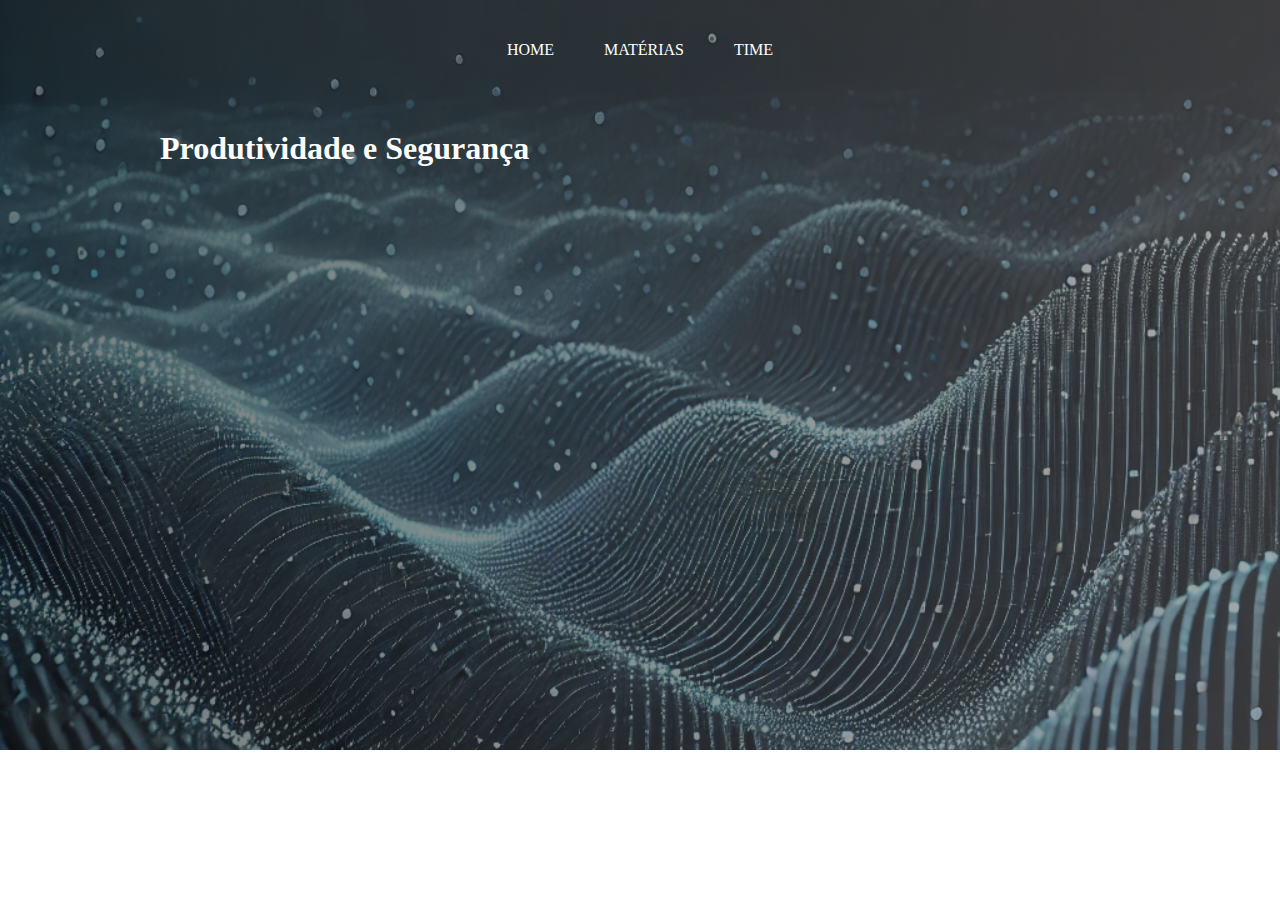
==== index.html @ 127b0f76 "isso ai" ====
<!DOCTYPE html>
<html lang="en">

<head>
    <meta charset="UTF-8">
    <meta name="viewport" content="width=device-width, initial-scale=1.0">
    <title>Produtividade e segurança</title>
    <link rel="stylesheet" href="style.css">
</head>

<body>
    <div id="big-img">
        <div id="blur">
            <header>
                <nav>
                    <a href="#home">Home</a>
                    <a href="#materias">Matérias</a>
                    <a href="#time">Time</a>
                </nav>
            </header>
            <section id="home">
                <h1>Produtividade e Segurança</h1>
                <h3></h3>
            </section>
        </div>
    </div>
    <section id="materias">

    </section>
    <section id="time">

    </section>
</body>

</html>
---- style.css ----
*{
    margin: 0;
    padding: 0;
}

header{
    max-height: 100px;
    width: 100%;
}

header nav{
    height: 100px;
    display: flex;
    gap: 50px;
    justify-content: center;
    align-items: center;
}

header nav a{
    text-decoration: none;
    color: white;
    text-transform: uppercase;
}

#big-img{
    height: 750px;
    background-repeat: no-repeat;
    background-size: cover;
    background-position-y: -100px;
    background-image: url(img/imagem.png);
}

#blur{
    height: 100%;
    width: 100%;
    background-image: linear-gradient(to right, rgba(0, 0, 0, 0.5) , rgba(86, 86, 86, 0.5));
}

#home{
    margin: 30px 160px;
    color: white;
}
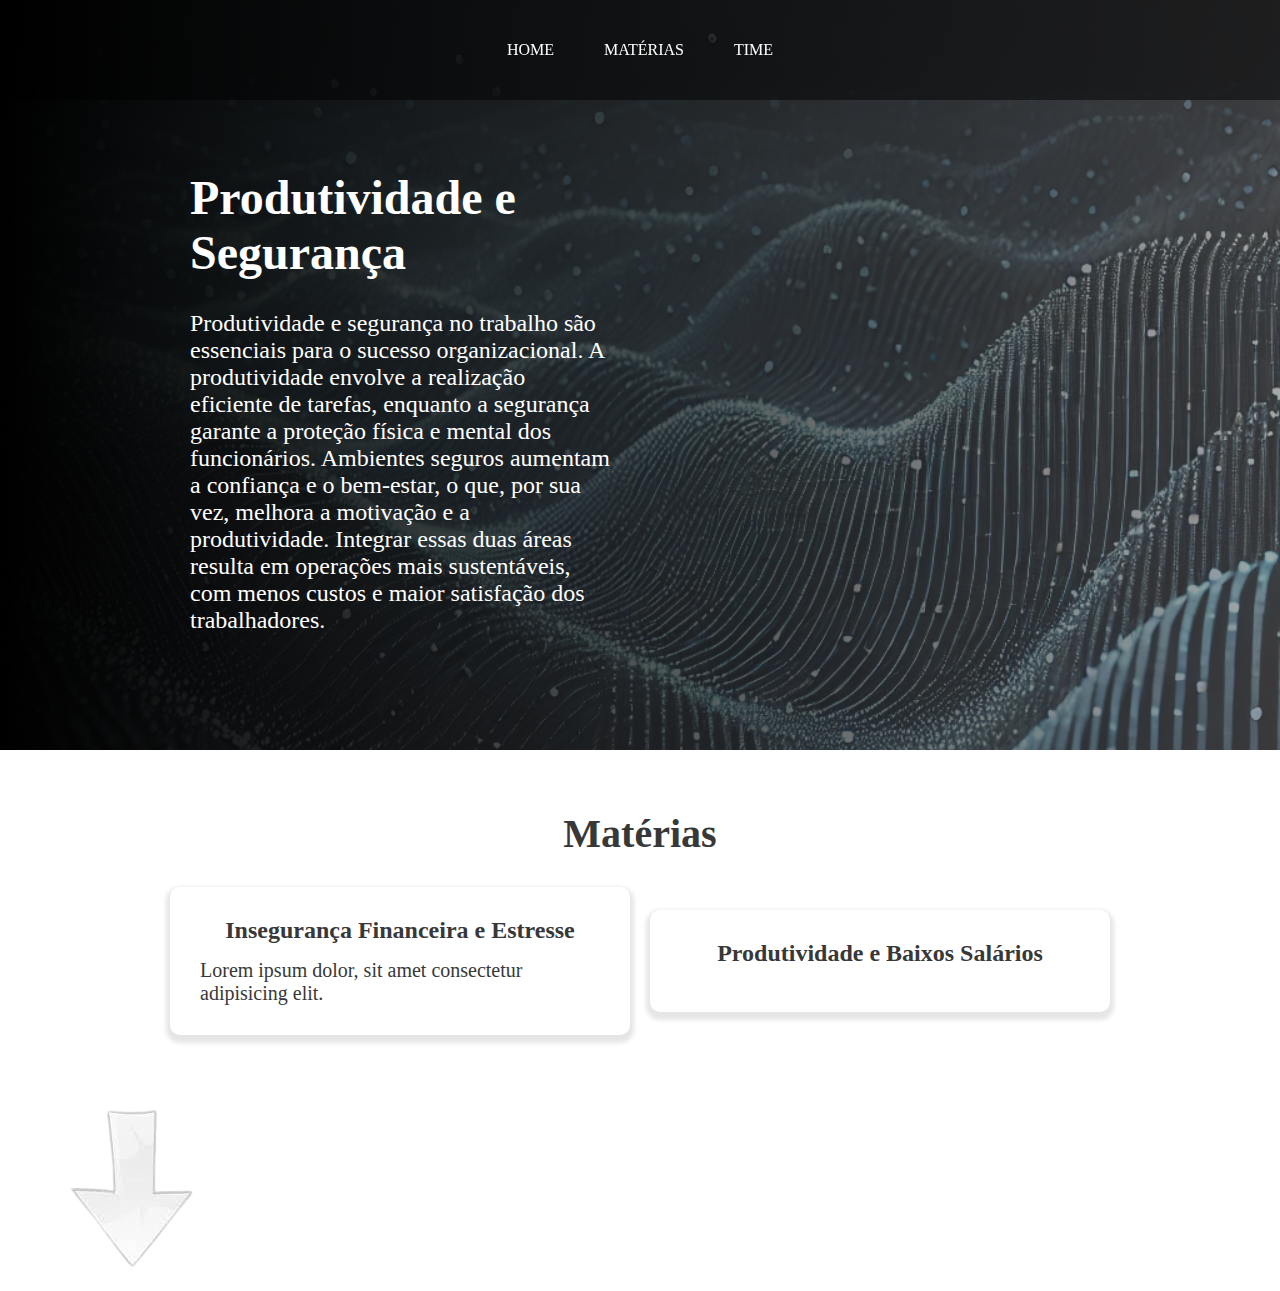
==== commit e0aabf76: "04/10" ====
--- a/index.html
+++ b/index.html
@@ -9,27 +9,64 @@
 </head>
 
 <body>
+    <header>
+        <nav>
+            <a href="#home">Home</a>
+            <a href="#links">Matérias</a>
+            <a href="#time">Time</a>
+        </nav>
+    </header>
     <div id="big-img">
         <div id="blur">
-            <header>
-                <nav>
-                    <a href="#home">Home</a>
-                    <a href="#materias">Matérias</a>
-                    <a href="#time">Time</a>
-                </nav>
-            </header>
             <section id="home">
-                <h1>Produtividade e Segurança</h1>
-                <h3></h3>
+                <div id="esquerdinha">
+                    <h1>Produtividade e Segurança</h1>
+                    <h3>
+                        Produtividade e segurança no trabalho são essenciais para o sucesso organizacional. 
+                        A produtividade envolve a realização eficiente de tarefas, enquanto a segurança 
+                        garante a proteção física e mental dos funcionários. Ambientes seguros aumentam a 
+                        confiança e o bem-estar, o que, por sua vez, melhora a motivação e a produtividade. 
+                        Integrar essas duas áreas resulta em operações mais sustentáveis, com menos custos e
+                         maior satisfação dos trabalhadores.
+                    </h3>
+                </div>
             </section>
         </div>
     </div>
-    <section id="materias">
-
+    <section id="links">
+        <h1 class="topico">Matérias</h1>
+        <div class="materias">
+            <a class="materia" href="link1-page.html">
+                <h1>Insegurança Financeira e Estresse</h1>
+                <h3>Lorem ipsum dolor, sit amet consectetur adipisicing elit.</h3>
+            </a>
+            <a class="materia" href="link2-page.html">
+                <h1>Produtividade e Baixos Salários</h1>
+                <h3></h3>
+            </a>
+        </div>
     </section>
     <section id="time">
 
     </section>
+
+    <footer></footer>
+  
+    <a href="#home" id="hide-up"><img src="img/images-removebg-preview (1).png" alt=""></a>
+
+    <script>
+        window.onscroll = function () {
+            const header = document.getElementById('header');
+            const up = document.getElementById('hide-up');
+            if (window.scrollY > 10) {
+                up.classList.add('up')
+                up.classList.remove('hide-up')
+            } else {
+                up.classList.add('hide-up');
+                up.classList.remove('up');
+            }
+        };
+    </script>
 </body>
 
 </html>--- a/style.css
+++ b/style.css
@@ -4,6 +4,10 @@
 }
 
 header{
+    background-color: rgba(0, 0, 0, 0.5);
+    position: fixed;
+    left: 0;
+    top: 0;
     max-height: 100px;
     width: 100%;
 }
@@ -33,10 +37,110 @@
 #blur{
     height: 100%;
     width: 100%;
-    background-image: linear-gradient(to right, rgba(0, 0, 0, 0.5) , rgba(86, 86, 86, 0.5));
+    background-image: linear-gradient(to right, rgba(0, 0, 0) , rgba(86, 86, 86, 0.5));
 }
 
 #home{
-    margin: 30px 160px;
+    padding: 140px 160px 40px ;
     color: white;
+    display: grid;
+    grid-template-columns: repeat(2, 1fr);
+}
+
+#esquerdinha{
+    grid-column: 1/2;
+    padding: 30px;
+    border-radius: 20px;
+}
+
+#esquerdinha h1{
+    font-size: 48px;
+    font-weight: bold;
+    margin-bottom: 30px;
+}
+
+#esquerdinha h3{
+    font-size: 24px;
+    font-weight: normal;
+}
+
+#links{
+    padding: 60px 160px;
+    display: flex;
+    align-items: center;
+    flex-direction: column;
+    gap: 30px;
+    color: rgb(56, 56, 56);
+}
+
+.topico{
+    font-size: 40px;
+    font-weight: bold;
+}
+
+.materias{
+    display: flex;
+    justify-content: center;
+    align-items: center;
+    gap: 20px;
+    padding: 0 160px;
+}
+
+.materia{
+    display: flex;
+    align-items: center;
+    flex-direction: column;
+    text-decoration: none;
+    gap: 15px;
+    color: rgb(56, 56, 56);
+    width: 400px;
+    padding: 30px;
+    background: white;
+    border-radius: 10px;
+    box-shadow: 0 4px 4px 4px rgba(0, 0, 0, 0.1);
+}
+
+.materia h1{
+    font-size: 24px;
+}
+
+.materia h3{
+    justify-content: center;
+    font-size: 20px;
+    font-weight: normal;
+}
+
+
+.hide-up{
+    display: block;
+}
+
+
+.up{
+    position: fixed;
+    right: 20px;
+    bottom: 20px;
+    display: flex;
+    justify-content: center;
+    align-items: center;
+    height: 75px;
+    width: 75px;
+    border-radius: 50px;
+    background-color: rgb(0, 0, 0, 0.75);
+    rotate: 180deg;
+    animation: slideLeft 1s 1 ease;
+}
+ 
+.up img{
+    height: 70%;
+    width: 100%;
+}
+
+@keyframes slideLeft {
+    0%{
+        right: -100px;
+    }
+    100%{
+        right: 20px;
+    }
 }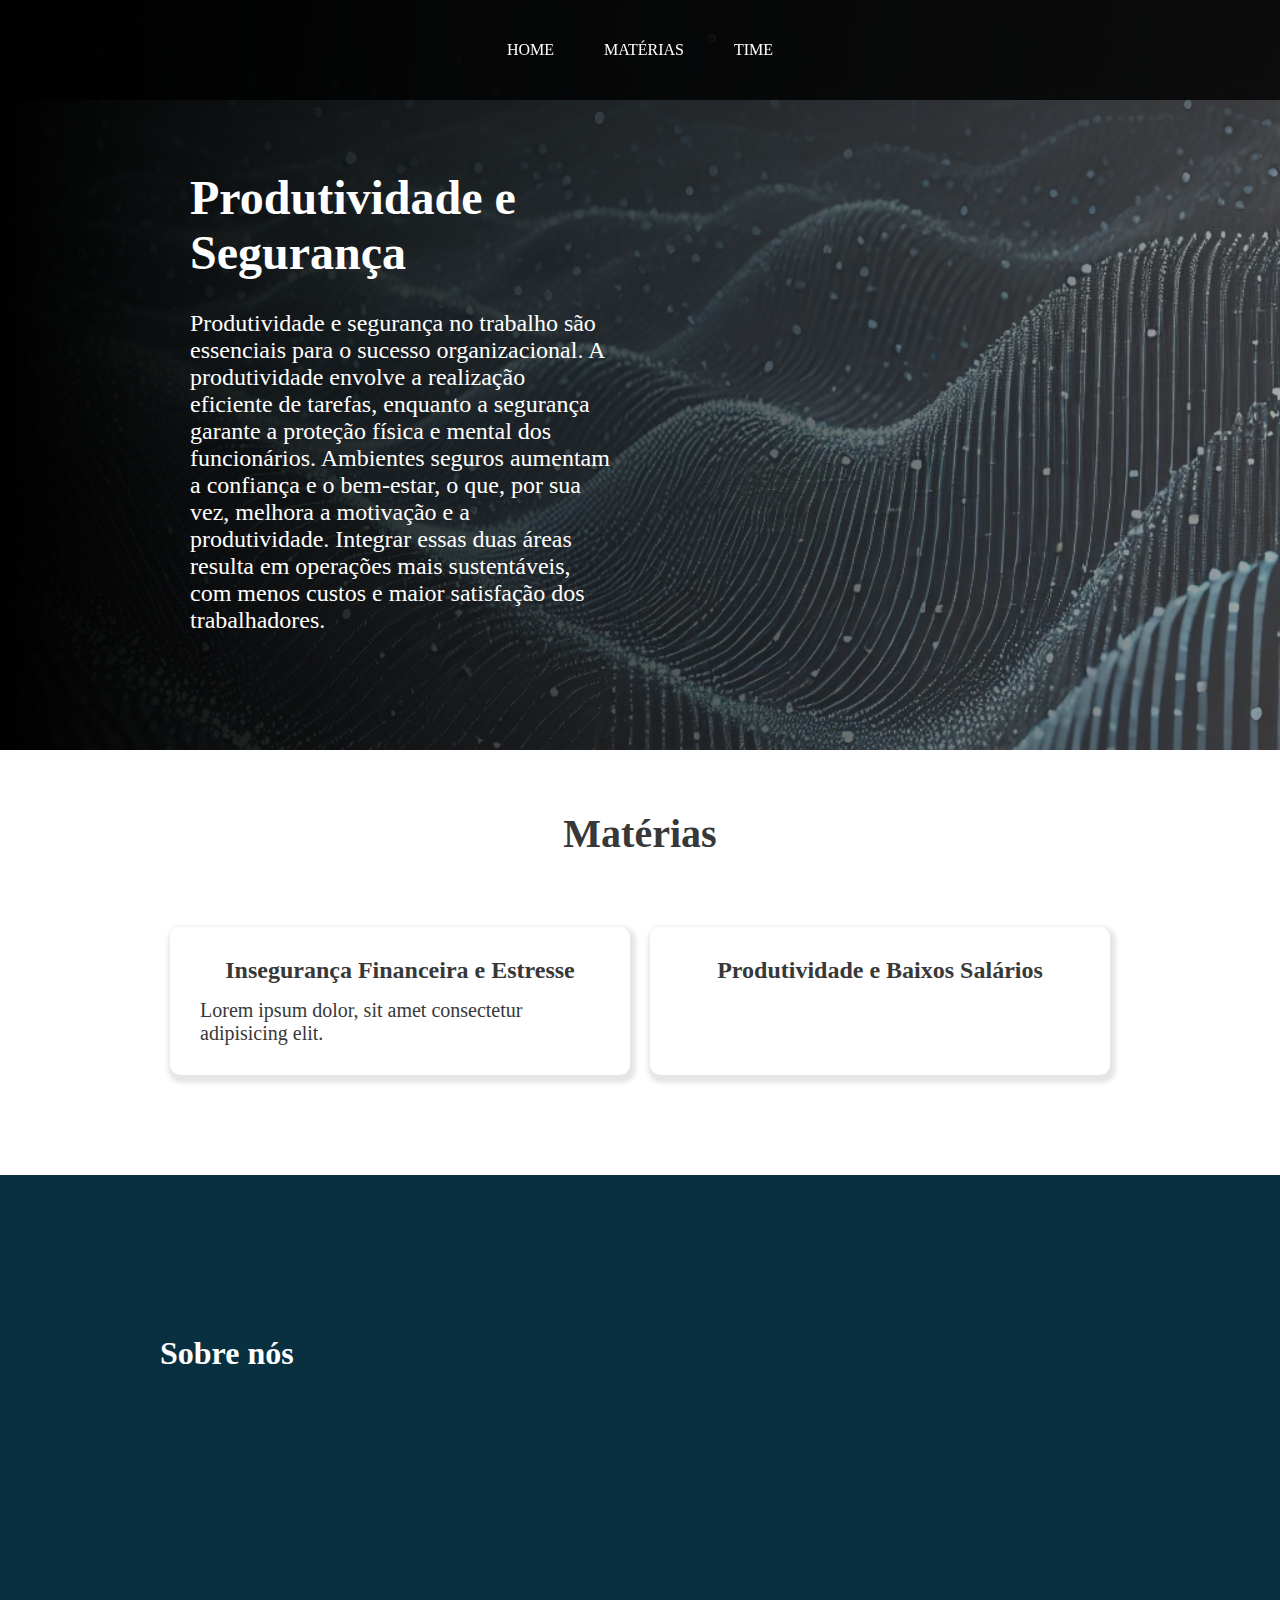
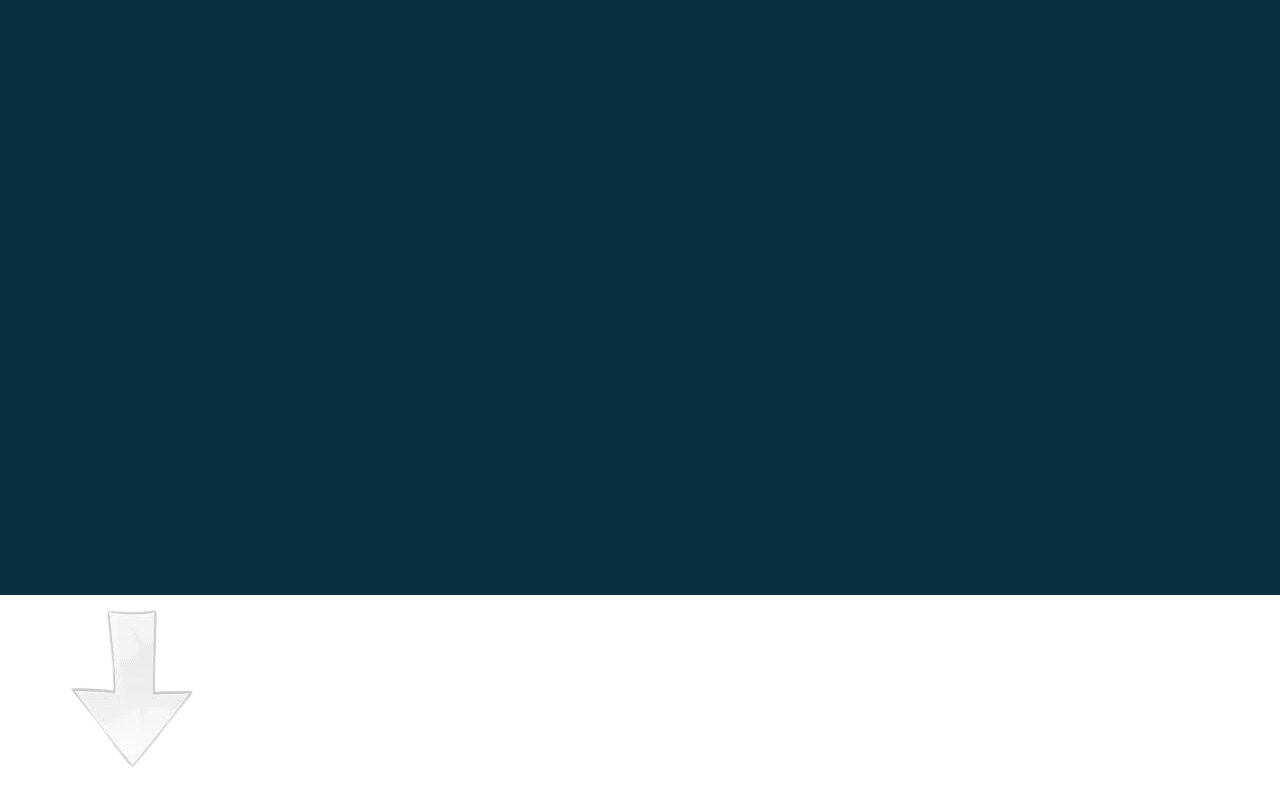
==== commit 6a2393b8: "isso ai" ====
--- a/index.html
+++ b/index.html
@@ -27,7 +27,7 @@
                         garante a proteção física e mental dos funcionários. Ambientes seguros aumentam a 
                         confiança e o bem-estar, o que, por sua vez, melhora a motivação e a produtividade. 
                         Integrar essas duas áreas resulta em operações mais sustentáveis, com menos custos e
-                         maior satisfação dos trabalhadores.
+                        maior satisfação dos trabalhadores.
                     </h3>
                 </div>
             </section>
@@ -47,23 +47,23 @@
         </div>
     </section>
     <section id="time">
-
+        <h1>Sobre nós</h1>
     </section>
 
     <footer></footer>
   
-    <a href="#home" id="hide-up"><img src="img/images-removebg-preview (1).png" alt=""></a>
+    <a href="#" id="hide-up"><img src="img/images-removebg-preview (1).png" alt=""></a>
 
     <script>
         window.onscroll = function () {
             const header = document.getElementById('header');
             const up = document.getElementById('hide-up');
             if (window.scrollY > 10) {
-                up.classList.add('up')
-                up.classList.remove('hide-up')
+                up.classList.add('up');
+                up.classList.remove('hide-up');
             } else {
+                up.classList.remove('up');
                 up.classList.add('hide-up');
-                up.classList.remove('up');
             }
         };
     </script>
--- a/style.css
+++ b/style.css
@@ -4,7 +4,7 @@
 }
 
 header{
-    background-color: rgba(0, 0, 0, 0.5);
+    background-color: rgba(0, 0, 0, 0.8);
     position: fixed;
     left: 0;
     top: 0;
@@ -65,7 +65,7 @@
 }
 
 #links{
-    padding: 60px 160px;
+    padding: 60px 160px 100px;
     display: flex;
     align-items: center;
     flex-direction: column;
@@ -81,8 +81,8 @@
 .materias{
     display: flex;
     justify-content: center;
-    align-items: center;
     gap: 20px;
+    margin-top: 40px;
     padding: 0 160px;
 }
 
@@ -97,7 +97,7 @@
     padding: 30px;
     background: white;
     border-radius: 10px;
-    box-shadow: 0 4px 4px 4px rgba(0, 0, 0, 0.1);
+    box-shadow: 2px 4px 4px 4px rgba(0, 0, 0, 0.1);
 }
 
 .materia h1{
@@ -110,9 +110,29 @@
     font-weight: normal;
 }
 
+#time{
+    height: 700px;
+    width: 100%;
+    padding: 160px;
+    background-color: #083040;
+    color: white;
+}
+
+
 
 .hide-up{
-    display: block;
+    position: fixed;
+    right: -100px;
+    bottom: 20px;
+    display: flex;
+    justify-content: center;
+    align-items: center;
+    height: 75px;
+    width: 75px;
+    border-radius: 50px;
+    background-color: rgb(0, 0, 0, 0.75);
+    rotate: 180deg;
+    animation: slideRight 0.5s 1 ease-in;
 }
 
 
@@ -131,7 +151,7 @@
     animation: slideLeft 1s 1 ease;
 }
  
-.up img{
+.up img, .hide-up img{
     height: 70%;
     width: 100%;
 }
@@ -143,4 +163,13 @@
     100%{
         right: 20px;
     }
+}
+
+@keyframes slideRight {
+    0%{
+        right: 20px;
+    }
+    100%{
+        right: -100px;
+    }
 }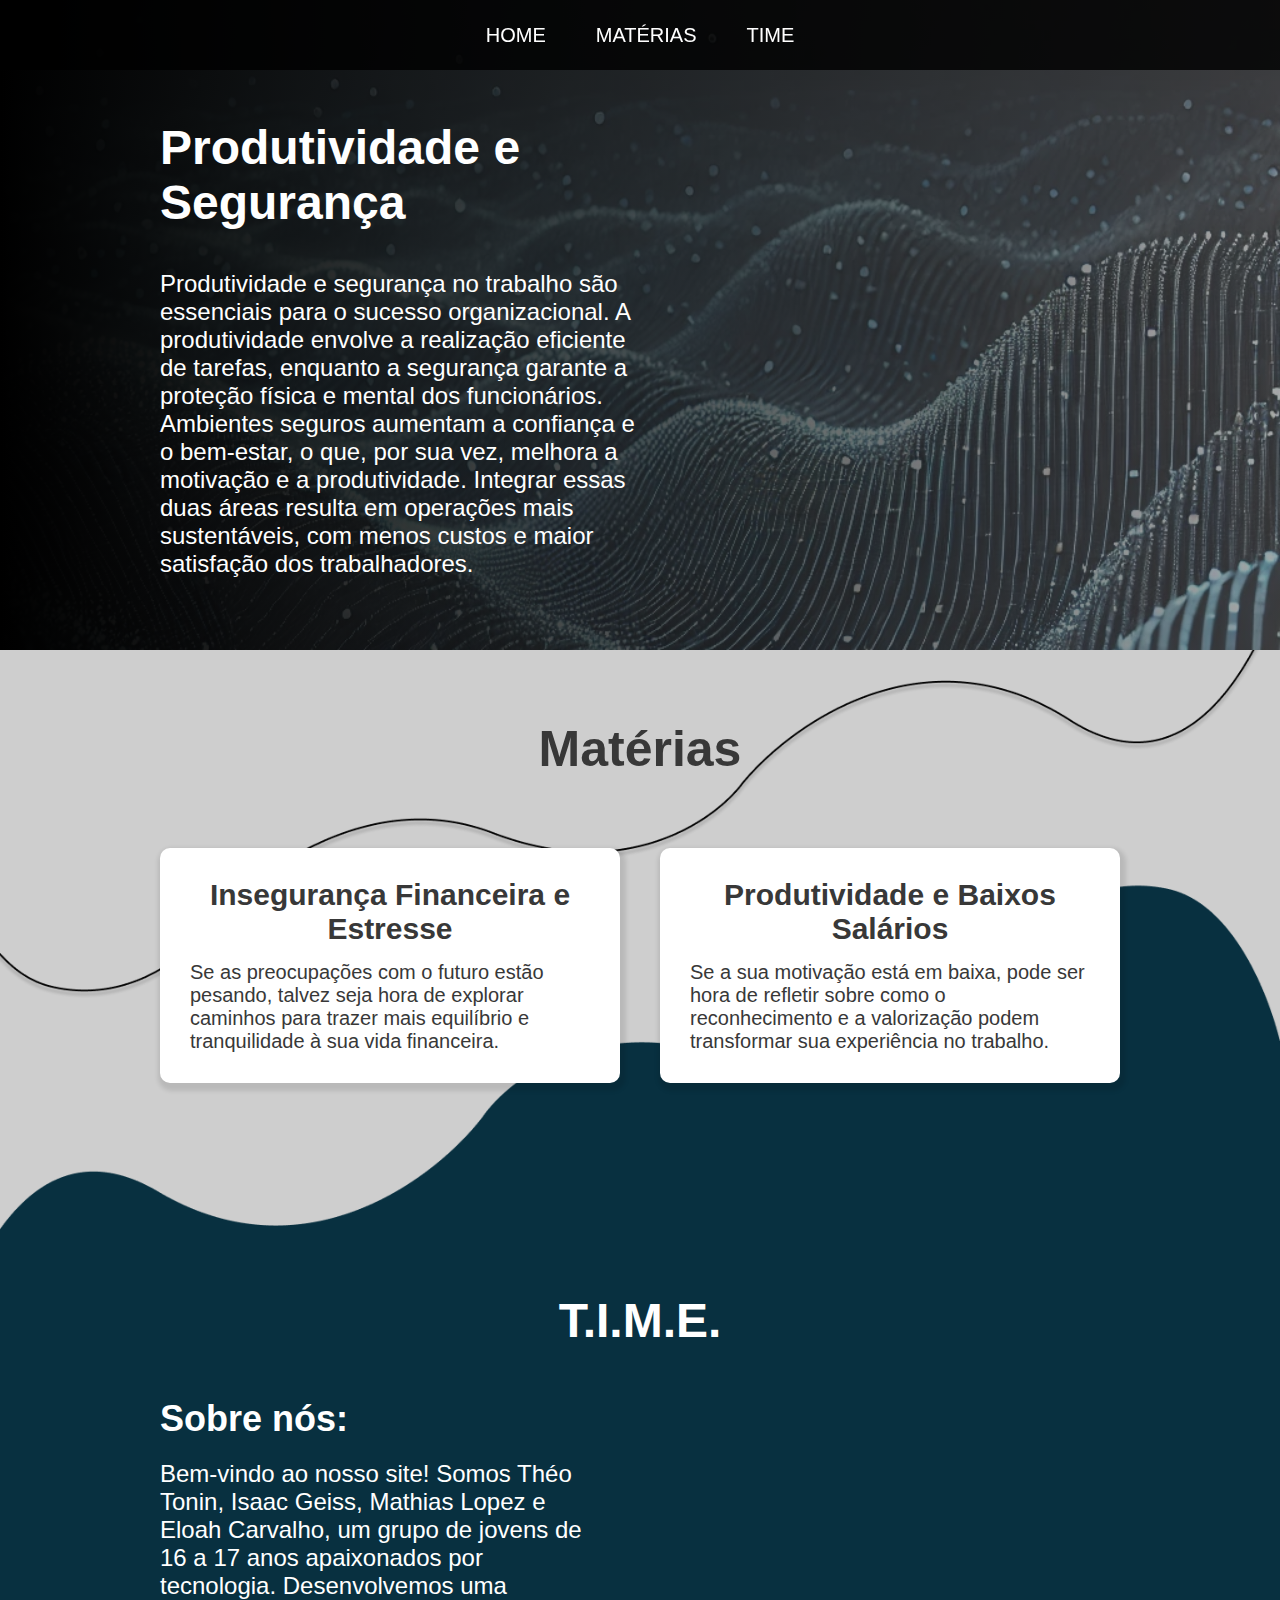
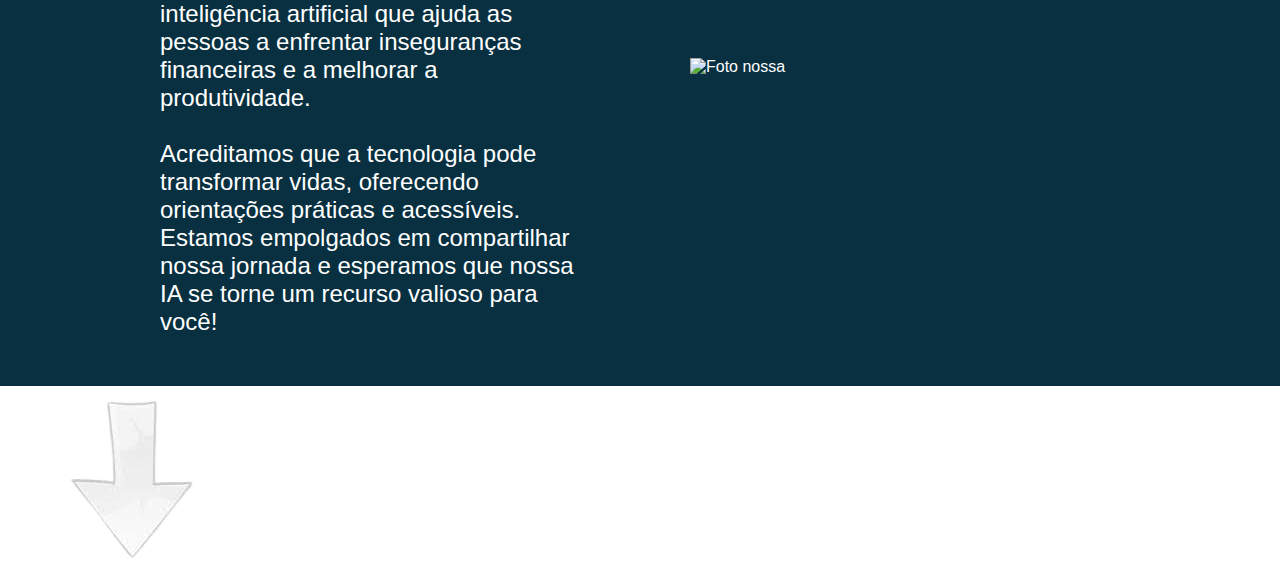
==== commit 17bac91e: "sextouuuu" ====
--- a/index.html
+++ b/index.html
@@ -34,20 +34,33 @@
         </div>
     </div>
     <section id="links">
-        <h1 class="topico">Matérias</h1>
-        <div class="materias">
-            <a class="materia" href="link1-page.html">
-                <h1>Insegurança Financeira e Estresse</h1>
-                <h3>Lorem ipsum dolor, sit amet consectetur adipisicing elit.</h3>
-            </a>
-            <a class="materia" href="link2-page.html">
-                <h1>Produtividade e Baixos Salários</h1>
-                <h3></h3>
-            </a>
+        <div id="fru-fru">
+            <h1 class="topico">Matérias</h1>
+            <div class="materias">
+                <a class="materia" href="link1-page.html">
+                    <h1>Insegurança Financeira e Estresse</h1>
+                    <h3>Se as preocupações com o futuro estão pesando, talvez seja hora de explorar caminhos para trazer mais equilíbrio e tranquilidade à sua vida financeira.</h3>
+                </a>
+                <a class="materia" href="link2-page.html">
+                    <h1>Produtividade e Baixos Salários</h1>
+                    <h3>Se a sua motivação está em baixa, pode ser hora de refletir sobre como o reconhecimento e a valorização podem transformar sua experiência no trabalho.</h3>
+                </a>
+            </div>
         </div>
     </section>
     <section id="time">
-        <h1>Sobre nós</h1>
+        <h1 id="title-time">T.I.M.E.</h1>
+        <div id="time-content">
+            <div class="time-lado">
+                <h1>Sobre nós:</h1>
+                <h3>Bem-vindo ao nosso site! Somos Théo Tonin, Isaac Geiss, Mathias Lopez e Eloah Carvalho, um grupo de jovens de 16 a 17 anos apaixonados por tecnologia. Desenvolvemos uma inteligência artificial que ajuda as pessoas a enfrentar inseguranças financeiras e a melhorar a produtividade.
+                    <br><br>
+                    Acreditamos que a tecnologia pode transformar vidas, oferecendo orientações práticas e acessíveis. Estamos empolgados em compartilhar nossa jornada e esperamos que nossa IA se torne um recurso valioso para você!</h3>
+            </div>
+            <div class="time-lado">
+                <img src="" alt="Foto nossa">
+            </div>
+        </div>
     </section>
 
     <footer></footer>
--- a/style.css
+++ b/style.css
@@ -3,17 +3,22 @@
     padding: 0;
 }
 
+body{
+    font-family: 'Inter', sans-serif;
+}
+
 header{
     background-color: rgba(0, 0, 0, 0.8);
     position: fixed;
+    z-index: 1;
     left: 0;
     top: 0;
-    max-height: 100px;
+    max-height: 70px;
     width: 100%;
 }
 
 header nav{
-    height: 100px;
+    height: 70px;
     display: flex;
     gap: 50px;
     justify-content: center;
@@ -23,11 +28,22 @@
 header nav a{
     text-decoration: none;
     color: white;
+    font-size: 20px;
+    font-weight: lighter;
     text-transform: uppercase;
+    transition: all 0.3s ease;
+}
+
+header nav a:hover{
+    color: rgb(151, 151, 151);
+}
+
+header nav a:active{
+    color: rgb(255, 255, 255);
 }
 
 #big-img{
-    height: 750px;
+    height: 650px;
     background-repeat: no-repeat;
     background-size: cover;
     background-position-y: -100px;
@@ -41,7 +57,8 @@
 }
 
 #home{
-    padding: 140px 160px 40px ;
+    max-height: 650px;
+    padding: 120px 160px 40px ;
     color: white;
     display: grid;
     grid-template-columns: repeat(2, 1fr);
@@ -49,14 +66,13 @@
 
 #esquerdinha{
     grid-column: 1/2;
-    padding: 30px;
     border-radius: 20px;
 }
 
 #esquerdinha h1{
     font-size: 48px;
     font-weight: bold;
-    margin-bottom: 30px;
+    margin-bottom: 40px;
 }
 
 #esquerdinha h3{
@@ -65,7 +81,15 @@
 }
 
 #links{
-    padding: 60px 160px 100px;
+    background-color: #CECECE;
+}
+
+#fru-fru{
+    padding: 70px 160px 120px;
+    background-image: url(img/Group\ 2.png);
+    background-repeat: no-repeat;
+    background-position-y: -185px;
+    background-size: cover;
     display: flex;
     align-items: center;
     flex-direction: column;
@@ -74,16 +98,15 @@
 }
 
 .topico{
-    font-size: 40px;
+    font-size: 50px;
     font-weight: bold;
 }
 
 .materias{
     display: flex;
     justify-content: center;
-    gap: 20px;
-    margin-top: 40px;
-    padding: 0 160px;
+    gap: 40px;
+    margin: 40px 0;
 }
 
 .materia{
@@ -92,16 +115,22 @@
     flex-direction: column;
     text-decoration: none;
     gap: 15px;
+    background: white;
     color: rgb(56, 56, 56);
     width: 400px;
     padding: 30px;
-    background: white;
     border-radius: 10px;
     box-shadow: 2px 4px 4px 4px rgba(0, 0, 0, 0.1);
+    transition: all 1s ease;
+}
+
+.materia:hover{
+    scale: 1.1;
 }
 
 .materia h1{
-    font-size: 24px;
+    text-align: center;
+    font-size: 30px;
 }
 
 .materia h3{
@@ -111,14 +140,44 @@
 }
 
 #time{
-    height: 700px;
-    width: 100%;
-    padding: 160px;
+    display: flex;
+    flex-direction: column;
+    align-items: center;
+    gap: 50px;
+    max-width: 100%;
+    padding: 50px;
     background-color: #083040;
     color: white;
 }
 
-
+#title-time{
+    font-size: 48px;
+}
+
+#time-content{
+    display: flex;
+    align-items: center;
+    justify-content: center;
+    gap: 100px;
+    padding: 0 160px;
+}
+
+.time-lado{
+    display: flex;
+    flex-direction: column;
+    justify-content: baseline;
+    width: 430px;
+}
+
+.time-lado h1{
+    font-size: 36px;
+}
+
+.time-lado h3{
+    margin-top: 20px;
+    font-size: 24px;
+    font-weight: lighter;
+}
 
 .hide-up{
     position: fixed;
@@ -149,6 +208,7 @@
     background-color: rgb(0, 0, 0, 0.75);
     rotate: 180deg;
     animation: slideLeft 1s 1 ease;
+    transition: all 0.3s ease;
 }
  
 .up img, .hide-up img{
@@ -156,6 +216,11 @@
     width: 100%;
 }
 
+.up:hover{
+    background-color: rgba(0, 0, 0);
+    scale: 1.05;
+}
+
 @keyframes slideLeft {
     0%{
         right: -100px;
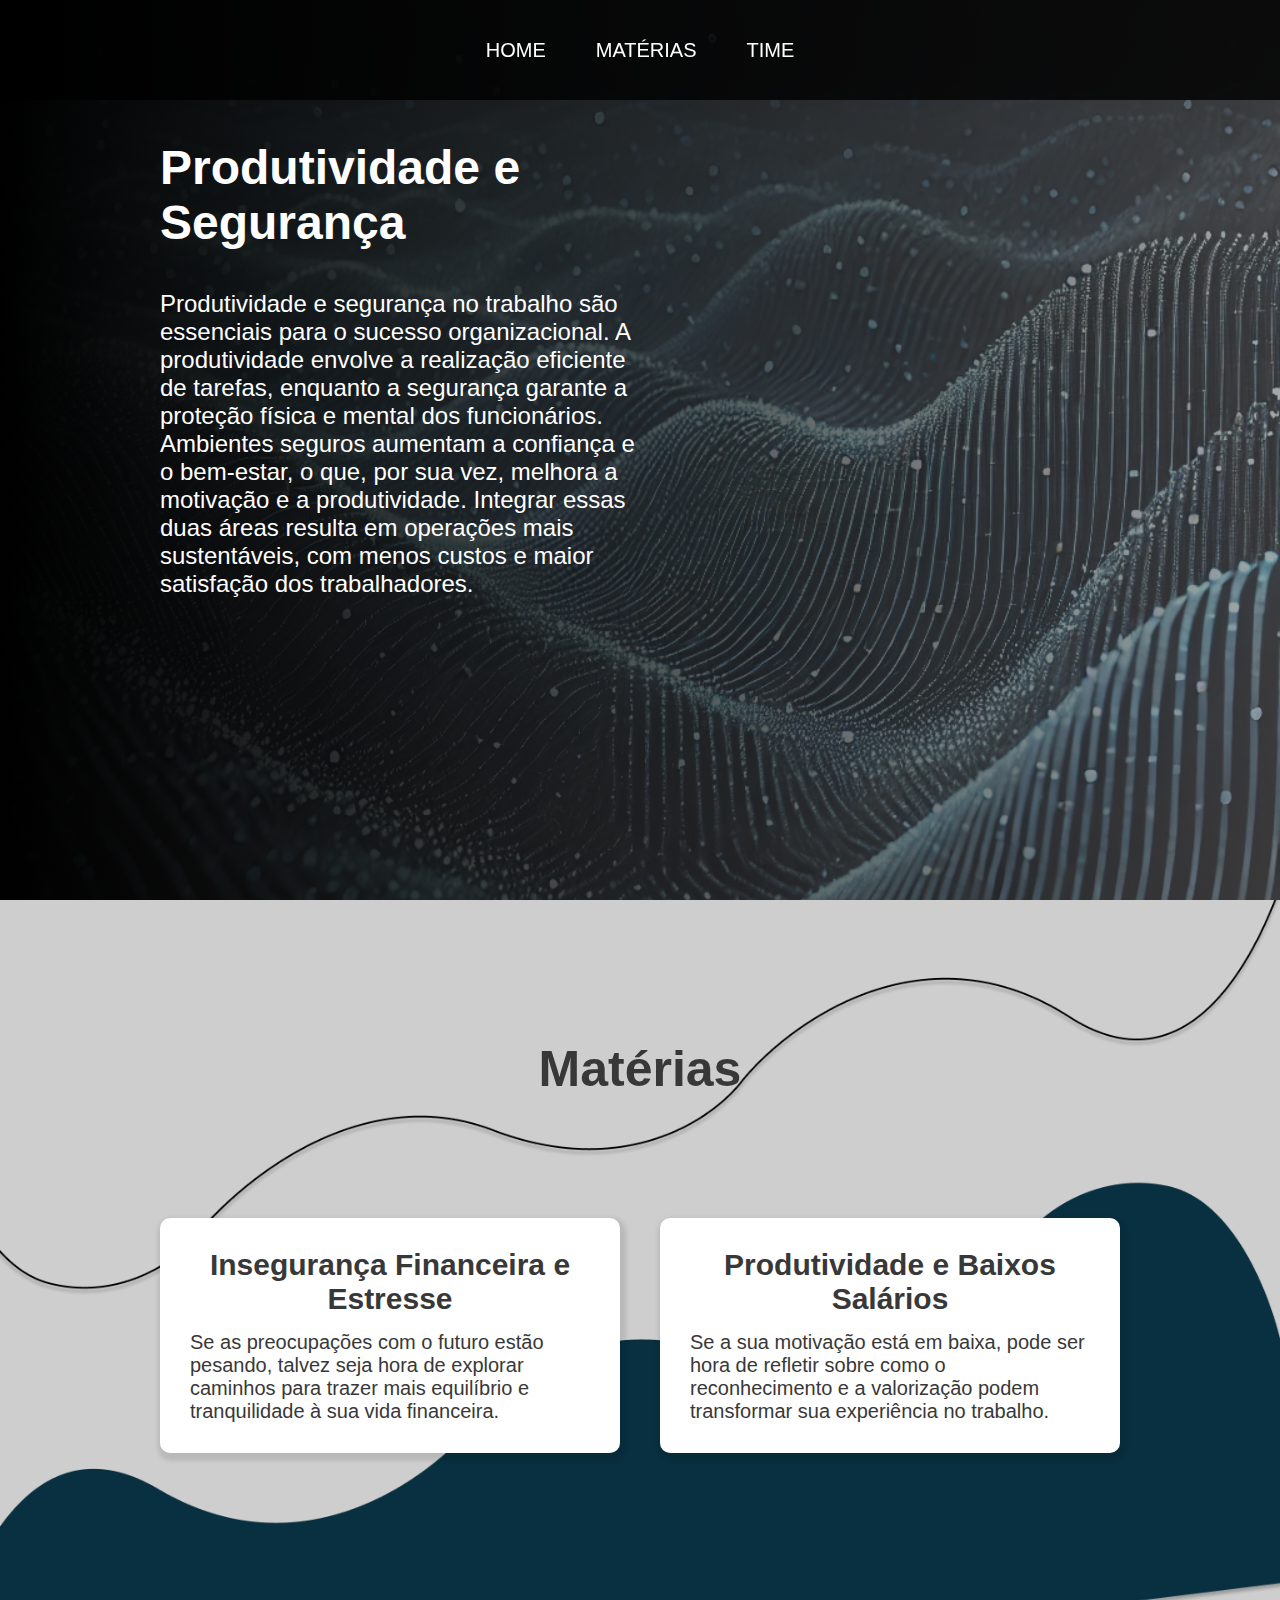
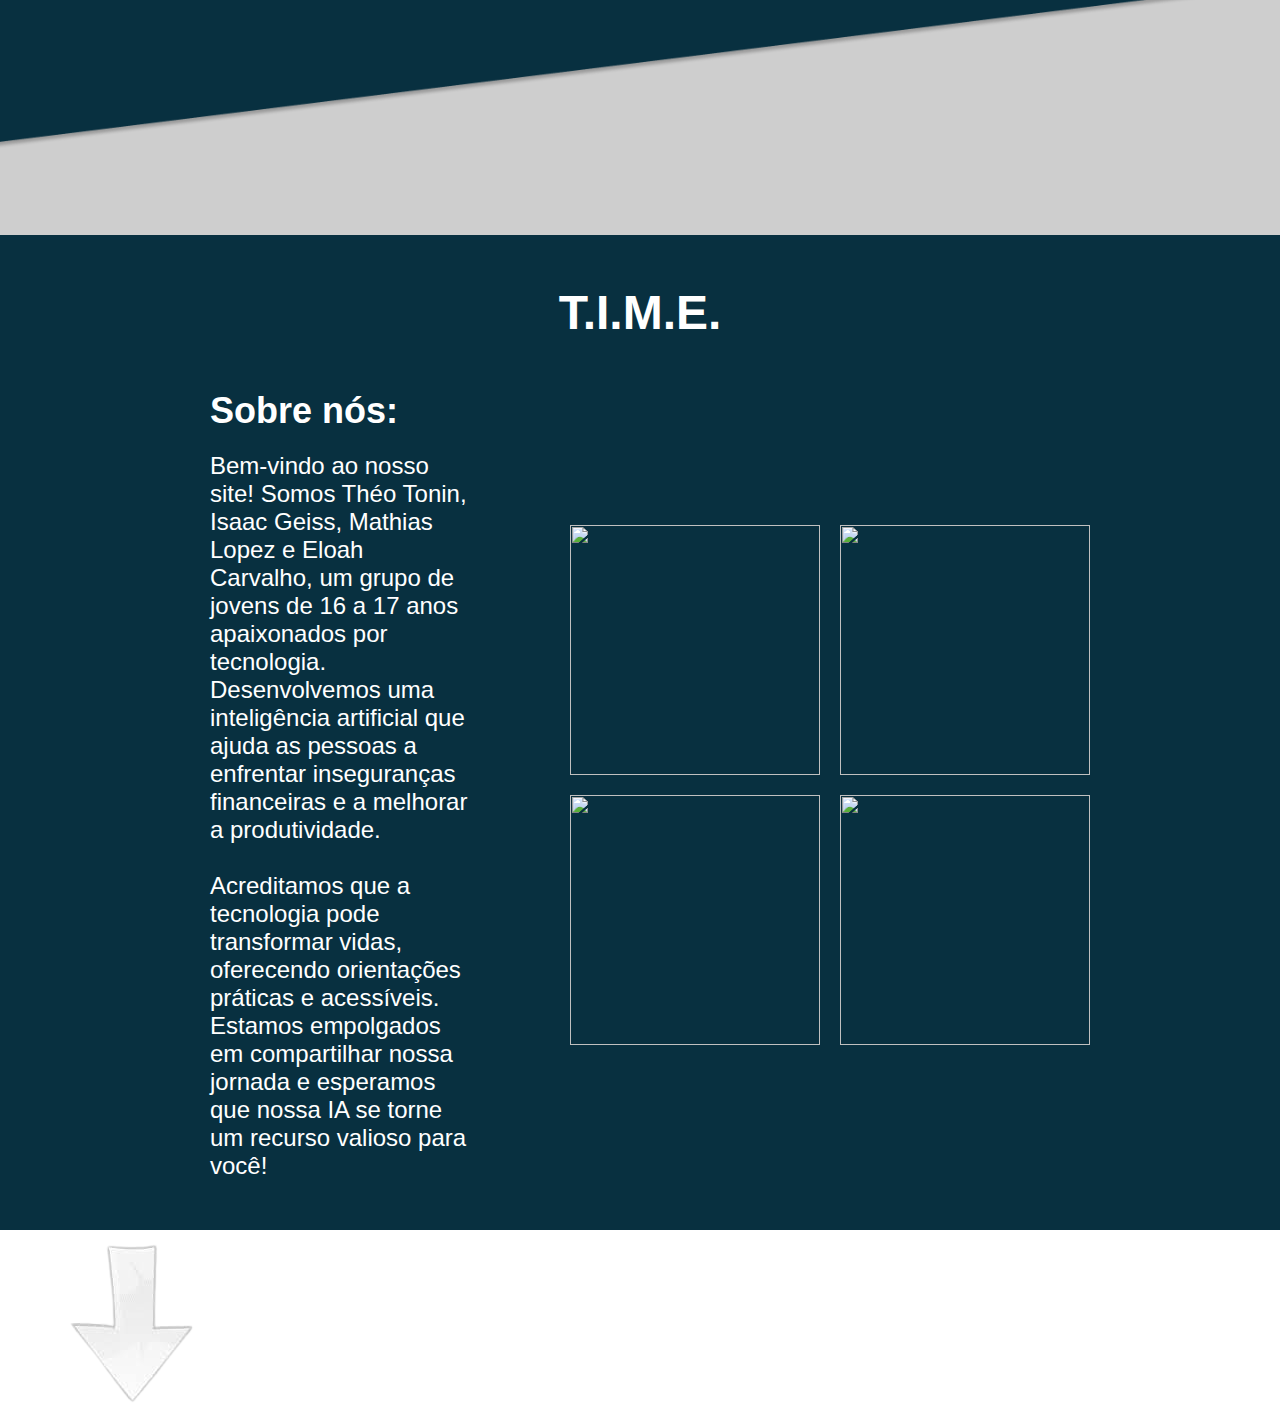
==== commit 9d838566: "." ====
--- a/index.html
+++ b/index.html
@@ -58,7 +58,12 @@
                     Acreditamos que a tecnologia pode transformar vidas, oferecendo orientações práticas e acessíveis. Estamos empolgados em compartilhar nossa jornada e esperamos que nossa IA se torne um recurso valioso para você!</h3>
             </div>
             <div class="time-lado">
-                <img src="" alt="Foto nossa">
+                <div id="fotos-content">
+                    <img src="" alt=""- class="fotos">
+                    <img src="" alt="" class="fotos">
+                    <img src="" alt="" class="fotos">
+                    <img src="" alt="" class="fotos">
+                </div>
             </div>
         </div>
     </section>
--- a/style.css
+++ b/style.css
@@ -13,12 +13,12 @@
     z-index: 1;
     left: 0;
     top: 0;
-    max-height: 70px;
+    max-height: 100px;
     width: 100%;
 }
 
 header nav{
-    height: 70px;
+    height: 100px;
     display: flex;
     gap: 50px;
     justify-content: center;
@@ -43,7 +43,7 @@
 }
 
 #big-img{
-    height: 650px;
+    height: 100vh;
     background-repeat: no-repeat;
     background-size: cover;
     background-position-y: -100px;
@@ -58,9 +58,10 @@
 
 #home{
     max-height: 650px;
-    padding: 120px 160px 40px ;
+    padding: 140px 160px 50px ;
     color: white;
     display: grid;
+    justify-content: center;
     grid-template-columns: repeat(2, 1fr);
 }
 
@@ -85,11 +86,12 @@
 }
 
 #fru-fru{
-    padding: 70px 160px 120px;
+    padding: 140px 160px 120px;
     background-image: url(img/Group\ 2.png);
     background-repeat: no-repeat;
-    background-position-y: -185px;
+    background-position-y: -138px;
     background-size: cover;
+    height: 75vh;
     display: flex;
     align-items: center;
     flex-direction: column;
@@ -106,7 +108,7 @@
     display: flex;
     justify-content: center;
     gap: 40px;
-    margin: 40px 0;
+    margin: 90px 0;
 }
 
 .materia{
@@ -166,7 +168,7 @@
     display: flex;
     flex-direction: column;
     justify-content: baseline;
-    width: 430px;
+    max-width: 500px;
 }
 
 .time-lado h1{
@@ -177,6 +179,20 @@
     margin-top: 20px;
     font-size: 24px;
     font-weight: lighter;
+}
+
+#fotos-content{
+    display: grid;
+    grid-template-columns: repeat(2, 1fr);
+    grid-template-rows: repeat(2, 1fr);
+    gap: 20px;
+    width: 100%;
+    height: 100%;
+}
+
+.fotos{
+    height: 250px;
+    width: 250px;
 }
 
 .hide-up{
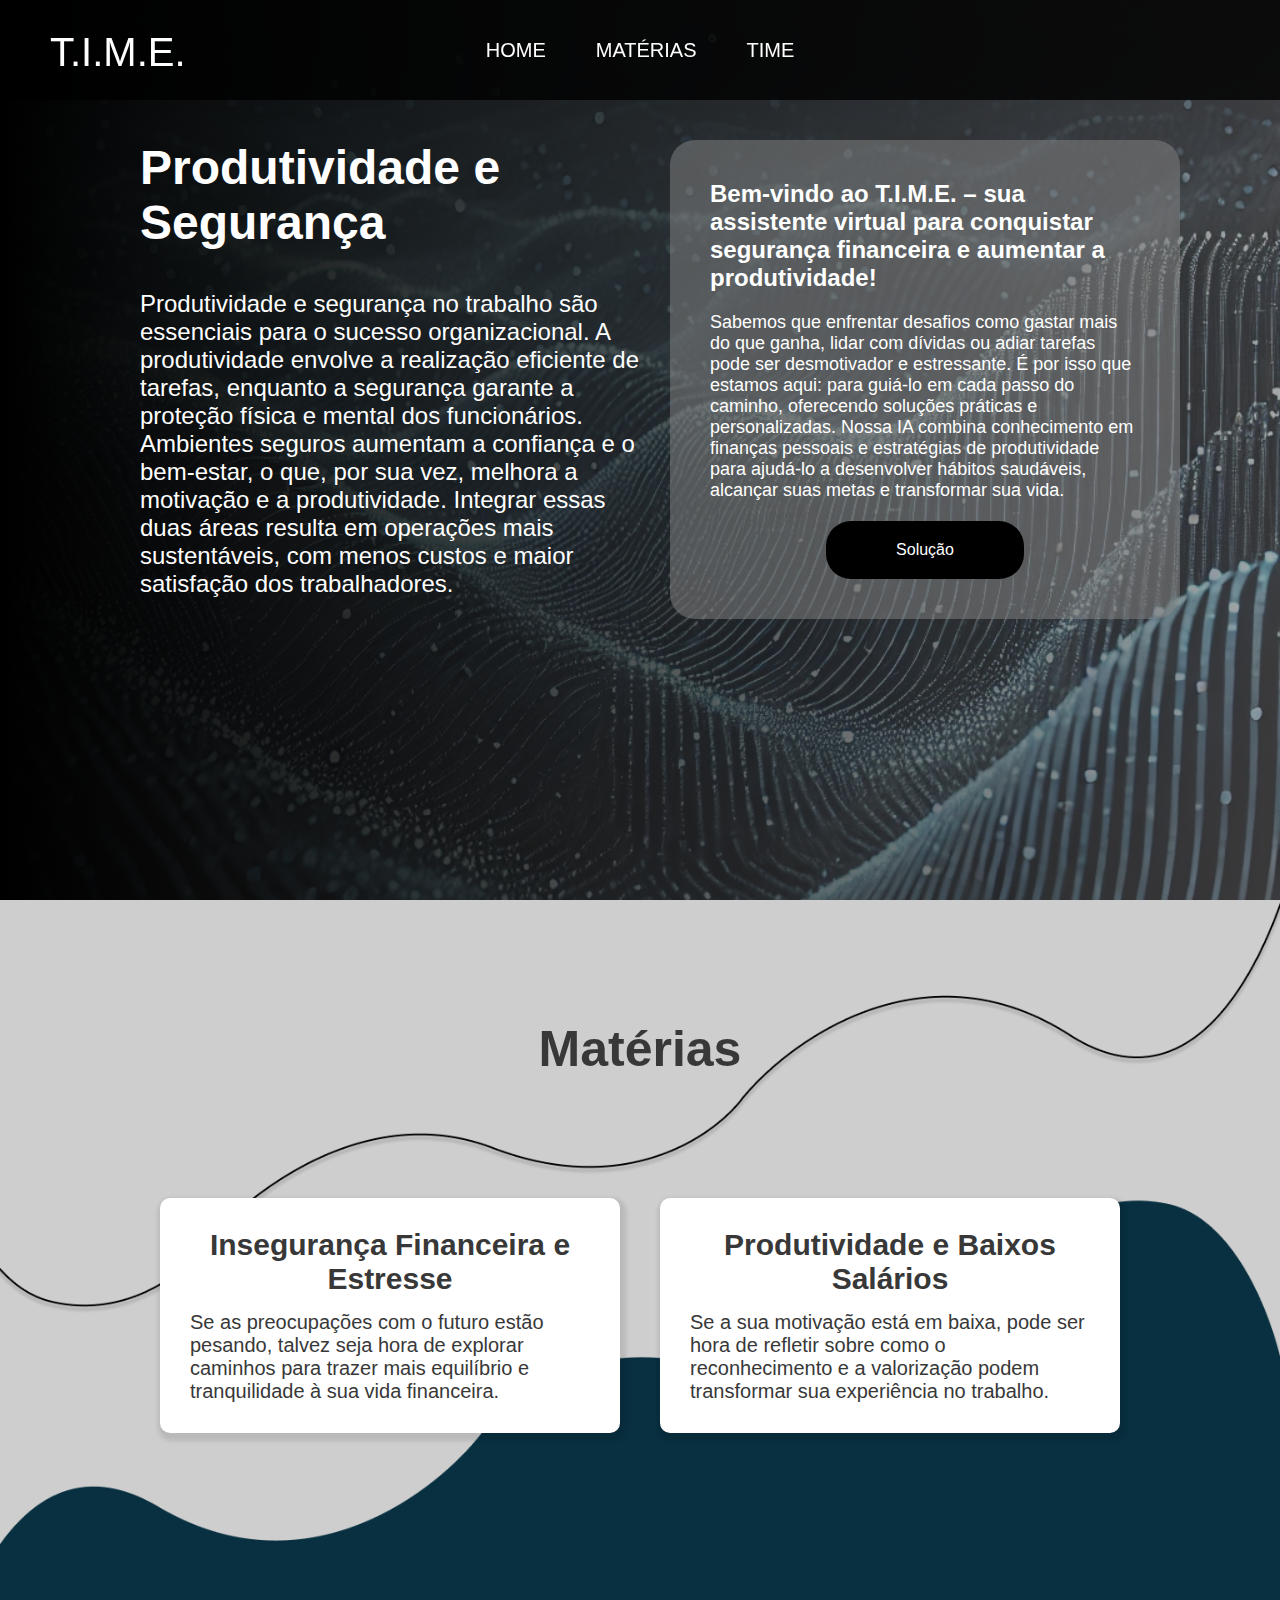
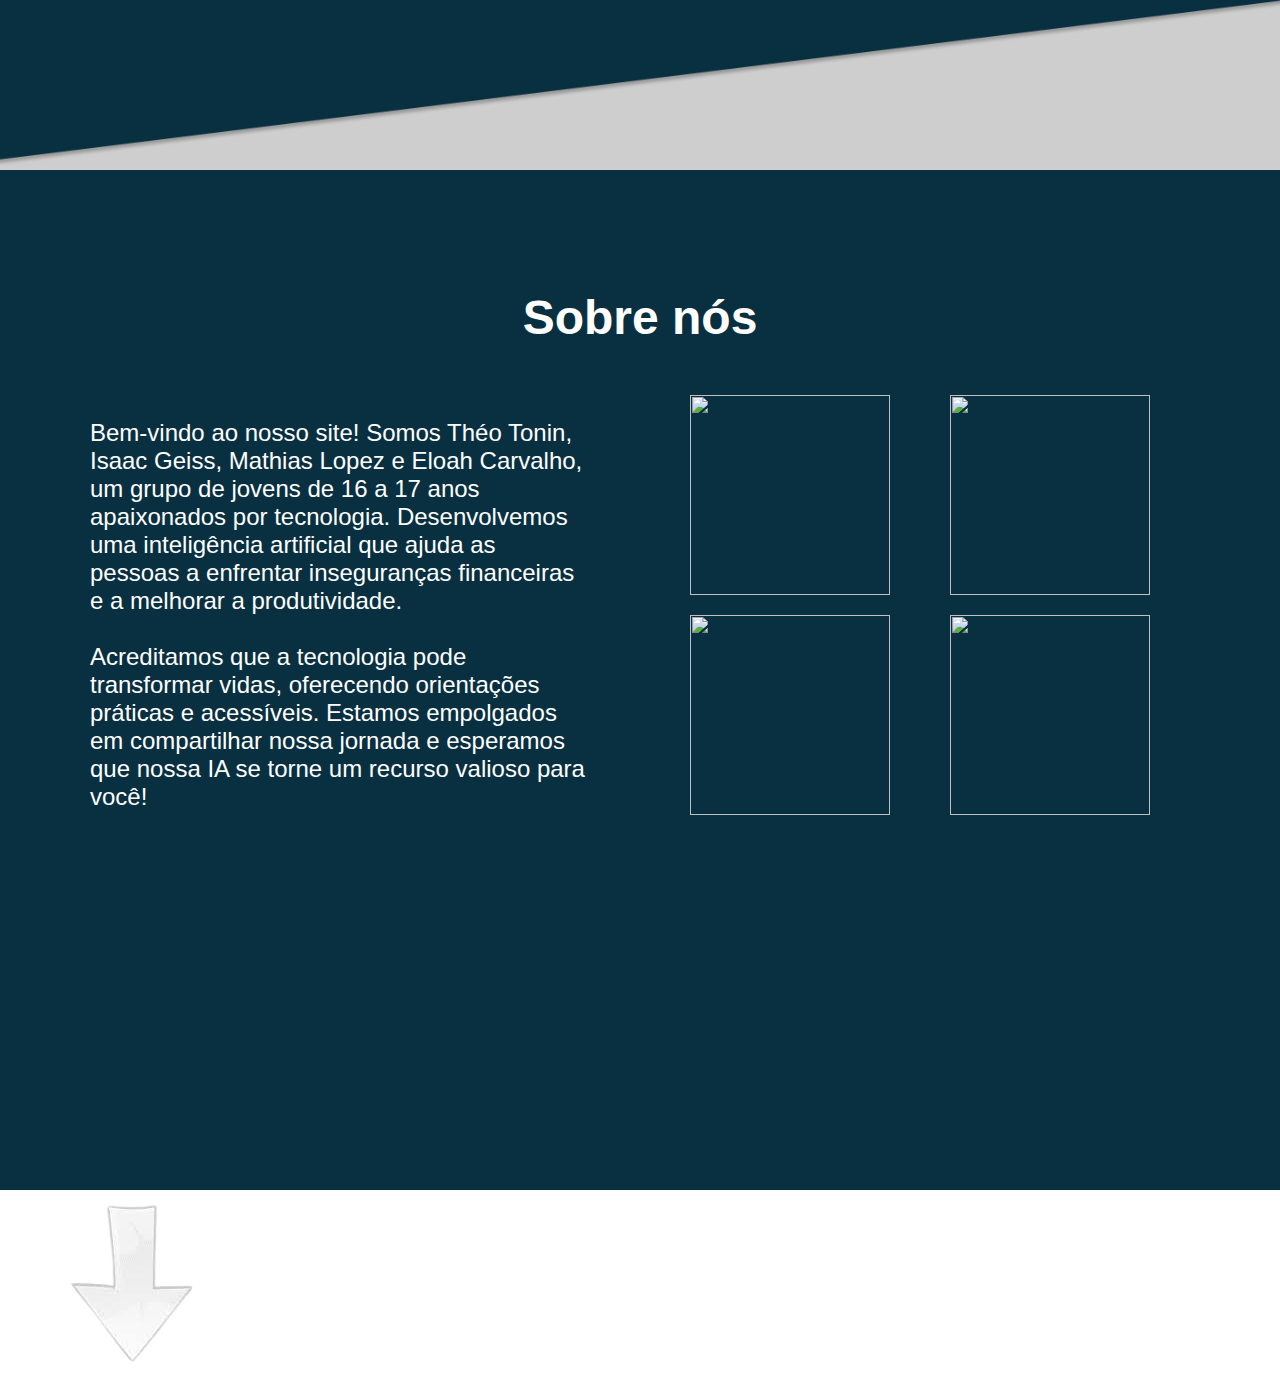
==== commit 9b9252f4: "post-iza-delete" ====
--- a/index.html
+++ b/index.html
@@ -5,11 +5,12 @@
     <meta charset="UTF-8">
     <meta name="viewport" content="width=device-width, initial-scale=1.0">
     <title>Produtividade e segurança</title>
-    <link rel="stylesheet" href="style.css">
+    <link rel="stylesheet" href="/css/style.css">
 </head>
 
 <body>
     <header>
+        <a id="logo" href="index.html">T.I.M.E.</a>
         <nav>
             <a href="#home">Home</a>
             <a href="#links">Matérias</a>
@@ -22,13 +23,20 @@
                 <div id="esquerdinha">
                     <h1>Produtividade e Segurança</h1>
                     <h3>
-                        Produtividade e segurança no trabalho são essenciais para o sucesso organizacional. 
-                        A produtividade envolve a realização eficiente de tarefas, enquanto a segurança 
-                        garante a proteção física e mental dos funcionários. Ambientes seguros aumentam a 
-                        confiança e o bem-estar, o que, por sua vez, melhora a motivação e a produtividade. 
+                        Produtividade e segurança no trabalho são essenciais para o sucesso organizacional.
+                        A produtividade envolve a realização eficiente de tarefas, enquanto a segurança
+                        garante a proteção física e mental dos funcionários. Ambientes seguros aumentam a
+                        confiança e o bem-estar, o que, por sua vez, melhora a motivação e a produtividade.
                         Integrar essas duas áreas resulta em operações mais sustentáveis, com menos custos e
                         maior satisfação dos trabalhadores.
                     </h3>
+                </div>
+                <div id="direitinha">
+                    <div id="solution-container">
+                        <h2>Bem-vindo ao T.I.M.E. – sua assistente virtual para conquistar segurança financeira e aumentar a produtividade!</h2>
+                        <p>Sabemos que enfrentar desafios como gastar mais do que ganha, lidar com dívidas ou adiar tarefas pode ser desmotivador e estressante. É por isso que estamos aqui: para guiá-lo em cada passo do caminho, oferecendo soluções práticas e personalizadas. Nossa IA combina conhecimento em finanças pessoais e estratégias de produtividade para ajudá-lo a desenvolver hábitos saudáveis, alcançar suas metas e transformar sua vida.</p>
+                        <a href="/html/solução-page.html" id="solution-button">Solução</a>
+                    </div>
                 </div>
             </section>
         </div>
@@ -37,29 +45,35 @@
         <div id="fru-fru">
             <h1 class="topico">Matérias</h1>
             <div class="materias">
-                <a class="materia" href="link1-page.html">
+                <a class="materia" href="/html/link1-page.html">
                     <h1>Insegurança Financeira e Estresse</h1>
-                    <h3>Se as preocupações com o futuro estão pesando, talvez seja hora de explorar caminhos para trazer mais equilíbrio e tranquilidade à sua vida financeira.</h3>
+                    <h3>Se as preocupações com o futuro estão pesando, talvez seja hora de explorar caminhos para trazer
+                        mais equilíbrio e tranquilidade à sua vida financeira.</h3>
                 </a>
-                <a class="materia" href="link2-page.html">
+                <a class="materia" href="/html/link2-page.html">
                     <h1>Produtividade e Baixos Salários</h1>
-                    <h3>Se a sua motivação está em baixa, pode ser hora de refletir sobre como o reconhecimento e a valorização podem transformar sua experiência no trabalho.</h3>
+                    <h3>Se a sua motivação está em baixa, pode ser hora de refletir sobre como o reconhecimento e a
+                        valorização podem transformar sua experiência no trabalho.</h3>
                 </a>
             </div>
         </div>
     </section>
     <section id="time">
-        <h1 id="title-time">T.I.M.E.</h1>
+        <h1 id="title-time">Sobre nós</h1>
         <div id="time-content">
             <div class="time-lado">
-                <h1>Sobre nós:</h1>
-                <h3>Bem-vindo ao nosso site! Somos Théo Tonin, Isaac Geiss, Mathias Lopez e Eloah Carvalho, um grupo de jovens de 16 a 17 anos apaixonados por tecnologia. Desenvolvemos uma inteligência artificial que ajuda as pessoas a enfrentar inseguranças financeiras e a melhorar a produtividade.
+                <h3>Bem-vindo ao nosso site! Somos Théo Tonin, Isaac Geiss, Mathias Lopez e Eloah Carvalho, um grupo de
+                    jovens de 16 a 17 anos apaixonados por tecnologia. Desenvolvemos uma inteligência artificial que
+                    ajuda as pessoas a enfrentar inseguranças financeiras e a melhorar a produtividade.
                     <br><br>
-                    Acreditamos que a tecnologia pode transformar vidas, oferecendo orientações práticas e acessíveis. Estamos empolgados em compartilhar nossa jornada e esperamos que nossa IA se torne um recurso valioso para você!</h3>
+                    Acreditamos que a tecnologia pode transformar vidas, oferecendo orientações práticas e acessíveis.
+                    Estamos empolgados em compartilhar nossa jornada e esperamos que nossa IA se torne um recurso
+                    valioso para você!
+                </h3>
             </div>
             <div class="time-lado">
                 <div id="fotos-content">
-                    <img src="" alt=""- class="fotos">
+                    <img src="" alt="" - class="fotos">
                     <img src="" alt="" class="fotos">
                     <img src="" alt="" class="fotos">
                     <img src="" alt="" class="fotos">
@@ -69,7 +83,7 @@
     </section>
 
     <footer></footer>
-  
+
     <a href="#" id="hide-up"><img src="img/images-removebg-preview (1).png" alt=""></a>
 
     <script>
--- a/css/style.css
+++ b/css/style.css
@@ -0,0 +1,307 @@
+*{
+    margin: 0;
+    padding: 0;
+}
+
+body{
+    font-family: 'Inter', sans-serif;
+}
+
+#logo{
+    position: fixed;
+    left: 50px;
+    top: 30px;
+    color: rgb(255, 255, 255);
+    text-decoration: none;
+    font-size: 40px;
+}
+
+header{
+    background-color: rgba(0, 0, 0, 0.8);
+    position: fixed;
+    z-index: 1;
+    left: 0;
+    top: 0;
+    max-height: 100px;
+    width: 100%;
+}
+
+header nav{
+    height: 100px;
+    display: flex;
+    gap: 50px;
+    justify-content: center;
+    align-items: center;
+}
+
+header nav a{
+    text-decoration: none;
+    color: white;
+    font-size: 20px;
+    font-weight: lighter;
+    text-transform: uppercase;
+    transition: all 0.3s ease;
+}
+
+header nav a:hover{
+    color: rgb(151, 151, 151);
+}
+
+header nav a:active{
+    color: rgb(255, 255, 255);
+}
+
+#big-img{
+    height: 100vh;
+    background-repeat: no-repeat;
+    background-size: cover;
+    background-position-y: -100px;
+    background-image: url(/img/imagem.png);
+}
+
+#blur{
+    height: 100%;
+    width: 100%;
+    background-image: linear-gradient(to right, rgba(0, 0, 0) , rgba(86, 86, 86, 0.5));
+}
+
+#home{
+    max-height: 650px;
+    padding: 140px 100px 50px 140px;
+    color: white;
+    display: grid;
+    justify-content: center;
+    grid-template-columns: repeat(2, 1fr);
+    gap: 20px;
+}
+
+#esquerdinha{
+    grid-column: 1/2;
+    border-radius: 20px;
+}
+
+#esquerdinha h1{
+    font-size: 48px;
+    font-weight: bold;
+    margin-bottom: 40px;
+}
+
+#esquerdinha h3{
+    font-size: 24px;
+    font-weight: normal;
+}
+
+#direitinha{
+    display: flex;
+    justify-content: center;
+    align-items: center;
+}
+
+#solution-container{
+    display: flex;
+    align-items: center;
+    flex-direction: column;
+    gap: 20px;
+    padding: 40px;
+    background-color: rgba(136, 136, 136, 0.5);
+    border-radius: 25px;
+}
+
+#solution-container h2{
+    font-size: 24px;
+}
+
+#solution-container p{
+    font-size: 18px;
+}
+
+#solution-button{
+    display: flex;
+    align-items: center;
+    justify-content: center;
+    text-decoration: none;
+    padding: 20px 70px;
+    border-radius: 25px;
+    color: white;
+    background-color: rgb(0, 0, 0);
+    transition: all 0.3s ease-in-out;
+}
+
+#solution-button:hover{
+    background-color: rgb(27, 27, 27);
+}
+
+#links{
+    background-color: #CECECE;
+}
+
+#fru-fru{
+    padding: 120px 160px 120px;
+    background-image: url(/img/Group\ 2.png);
+    background-repeat: no-repeat;
+    background-position-y: -120px;
+    background-size: cover;
+    height: 70vh;
+    display: flex;
+    align-items: center;
+    flex-direction: column;
+    gap: 30px;
+    color: rgb(56, 56, 56);
+}
+
+.topico{
+    font-size: 50px;
+    font-weight: bold;
+}
+
+.materias{
+    display: flex;
+    justify-content: center;
+    gap: 40px;
+    margin: 90px 0;
+}
+
+.materia{
+    display: flex;
+    align-items: center;
+    flex-direction: column;
+    text-decoration: none;
+    gap: 15px;
+    background: white;
+    color: rgb(56, 56, 56);
+    width: 400px;
+    padding: 30px;
+    border-radius: 10px;
+    box-shadow: 2px 4px 4px 4px rgba(0, 0, 0, 0.1);
+    transition: all 1s ease;
+}
+
+.materia:hover{
+    scale: 1.1;
+}
+
+.materia h1{
+    text-align: center;
+    font-size: 30px;
+}
+
+.materia h3{
+    justify-content: center;
+    font-size: 20px;
+    font-weight: normal;
+}
+
+#time{
+    display: flex;
+    flex-direction: column;
+    align-items: center;
+    gap: 50px;
+    max-width: 100%;
+    height: 100vh;
+    background-color: #083040;
+    color: white;
+    padding: 120px 0 0;
+}
+
+#title-time{
+    font-size: 48px;
+}
+
+#time-content{
+    display: flex;
+    align-items: center;
+    justify-content: center;
+    gap: 100px;
+    padding: 0 100px;
+}
+
+.time-lado{
+    display: flex;
+    flex-direction: column;
+    justify-content: baseline;
+    width: 500px;
+}
+
+.time-lado h1{
+    font-size: 36px;
+}
+
+.time-lado h3{
+    margin-top: 20px;
+    font-size: 24px;
+    font-weight: lighter;
+}
+
+#fotos-content{
+    display: grid;
+    grid-template-columns: repeat(2, 1fr);
+    grid-template-rows: repeat(2, 1fr);
+    gap: 20px;
+    width: 100%;
+    height: 100%;
+}
+
+.fotos{
+    height: 200px;
+    width: 200px;
+}
+
+.hide-up{
+    position: fixed;
+    right: -100px;
+    bottom: 20px;
+    display: flex;
+    justify-content: center;
+    align-items: center;
+    height: 75px;
+    width: 75px;
+    border-radius: 50px;
+    background-color: rgb(0, 0, 0, 0.75);
+    rotate: 180deg;
+    animation: slideRight 0.5s 1 ease-in;
+}
+
+
+.up{
+    position: fixed;
+    right: 20px;
+    bottom: 20px;
+    display: flex;
+    justify-content: center;
+    align-items: center;
+    height: 75px;
+    width: 75px;
+    border-radius: 50px;
+    background-color: rgb(0, 0, 0, 0.75);
+    rotate: 180deg;
+    animation: slideLeft 1s 1 ease;
+    transition: all 0.3s ease;
+}
+ 
+.up img, .hide-up img{
+    height: 70%;
+    width: 100%;
+}
+
+.up:hover{
+    background-color: rgba(0, 0, 0);
+    scale: 1.05;
+}
+
+@keyframes slideLeft {
+    0%{
+        right: -100px;
+    }
+    100%{
+        right: 20px;
+    }
+}
+
+@keyframes slideRight {
+    0%{
+        right: 20px;
+    }
+    100%{
+        right: -100px;
+    }
+}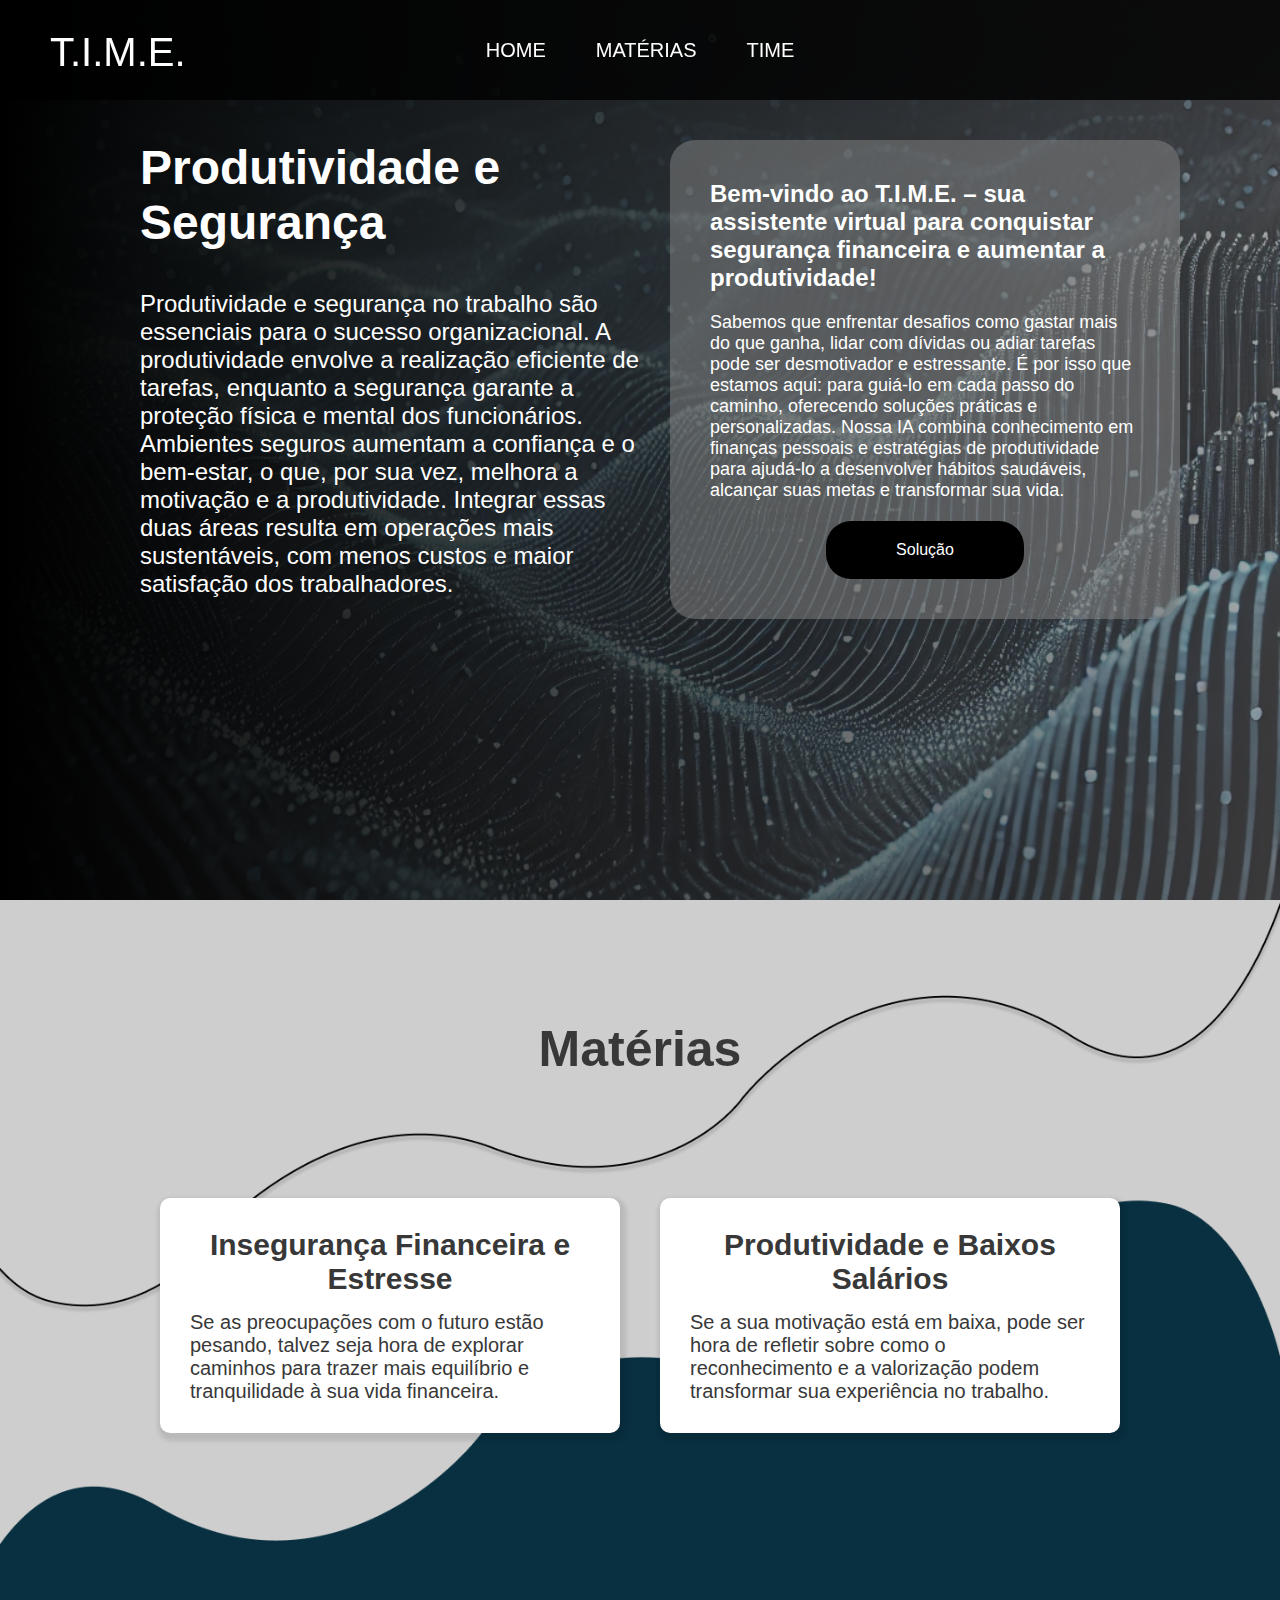
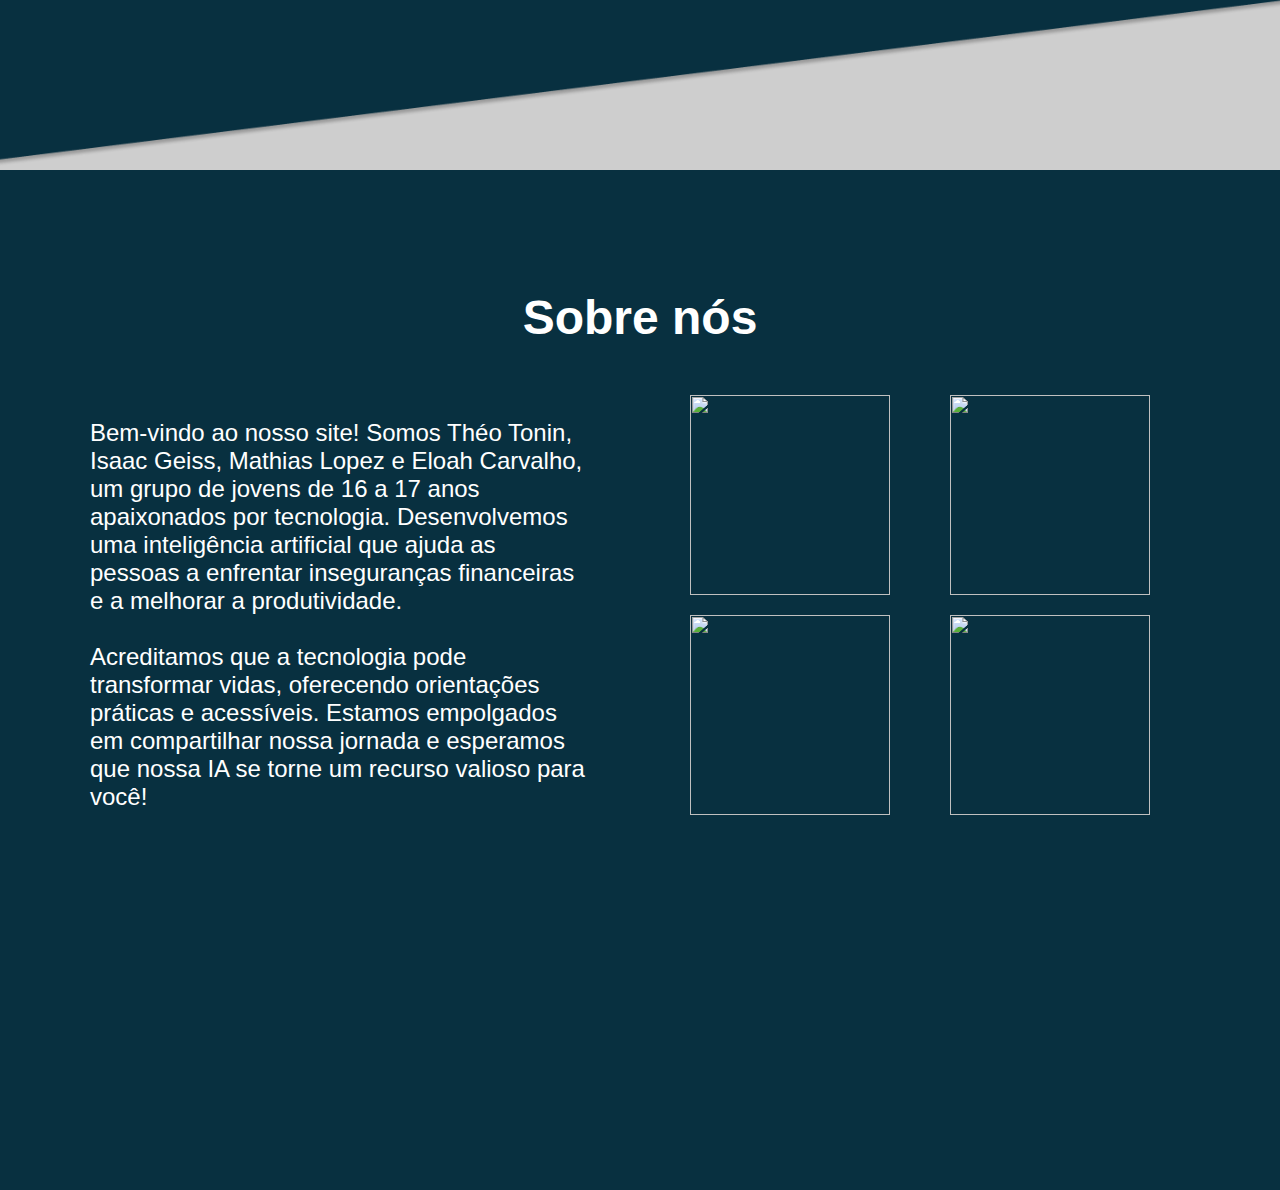
==== commit f023089d: "Update index.html" ====
--- a/index.html
+++ b/index.html
@@ -84,7 +84,7 @@
 
     <footer></footer>
 
-    <a href="#" id="hide-up"><img src="img/images-removebg-preview (1).png" alt=""></a>
+    <a href="#" id="hide-up"><i class="bi bi-caret-up-fill"></a>
 
     <script>
         window.onscroll = function () {
@@ -101,4 +101,4 @@
     </script>
 </body>
 
-</html>+</html>
